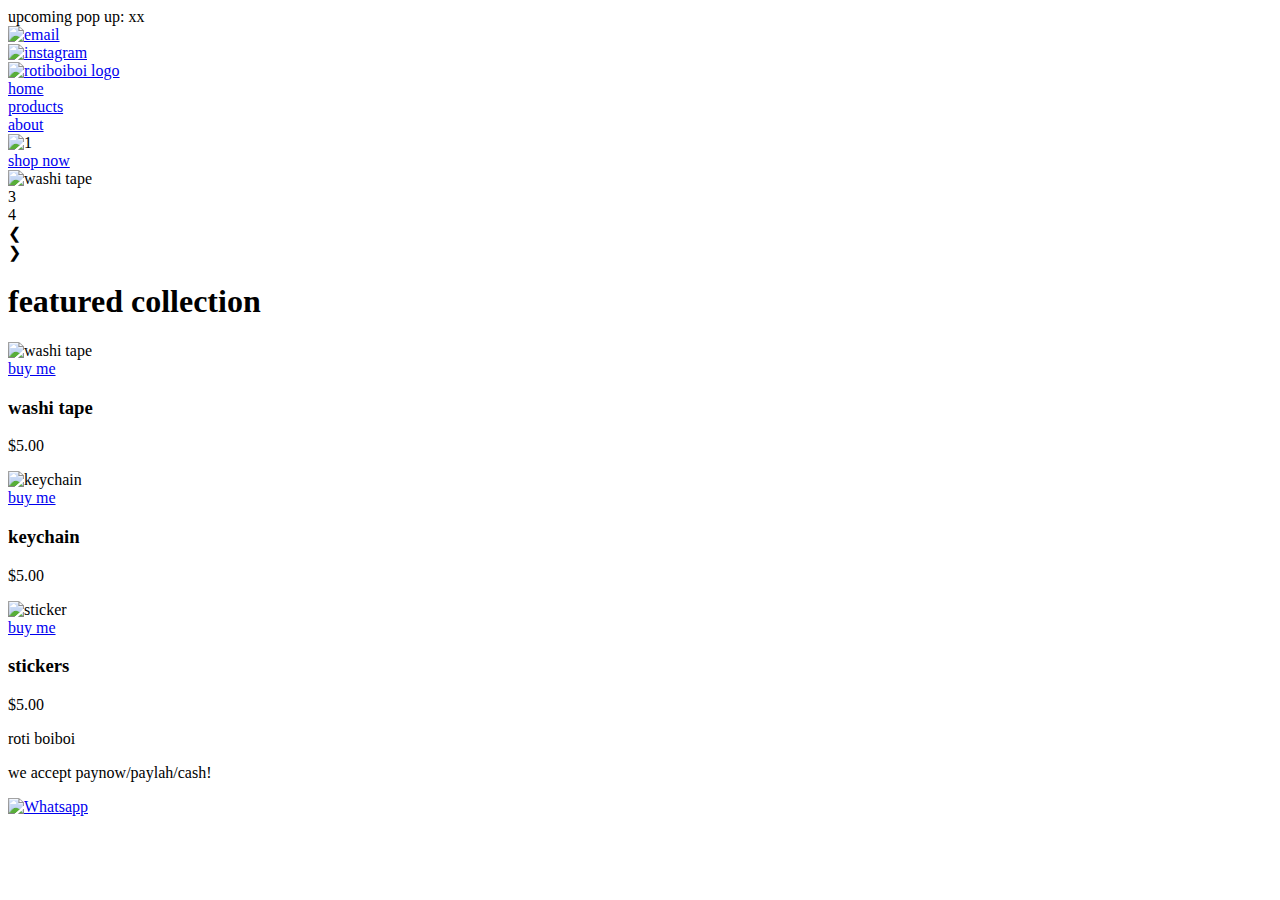
==== index.html @ b06c1a08 "Create index.html" ====
<!DOCTYPE html>
<html lang="en">

<head>
    <meta charset="UTF-8">
    <meta name="viewport" content="width=device-width, initial-scale=1.0">
    <title>roti boiboi</title>
    <link rel="stylesheet" type="text/css" href="./resources/index.css" />
</head>

<body>
    <div class="header">
        <div class="header-popup">upcoming pop up: xx</div>
        <div class="header-socialmedia"><a href="mailto:rotiboiboi@gmail.com" target="_blank"><img id="email"
                    src="./resources/images/mail.png" alt="email"></a></div>
        <div class="header-insta"><a href="https://www.instagram.com/rotiboiboi/" target="_blank"><img id="instagram"
                    src="./resources/images/instagram icon.png" alt="instagram"></a></div>

    </div>


    <!-- navigation bar with logo at left side-->
    <div class="navigation">
        <div class="nav-logo">
            <a href="index.html"><img id="logo" src="./resources/images/rotiboiboi-logo.png" alt="rotiboiboi logo"></a>
        </div>
        <div class="nav-links-container">
            <div class="nav-links"><a href="index.html">home</a></div>
            <div class="nav-links"><a href="index.html">products</a></div>
            <div class="nav-links"><a href="index.html">about</a></div>
        </div>
    </div>

    <!--slideshow container element for slider to go in-->
    <div class="slider-container">
        <!--the 'screen' that displays all the slides-->
        <div class="slider">
            <!--element that holds the slides and scrolls to give slider effect-->
            <div class="slider_slides">
                <!--individual slides with unique id each-->
                <div id="slides_1" class="slider_slide active">
                    <img src="./resources/images/sticker - rotiboiboi 4.png" alt="1">
                    <div class="slide_content">
                        <a href="./index.html" class="slide_button">shop now</a>
                    </div>
                </div>
                <a class="slide_prev" href="#slides_4" title="Next"></a>
                <a class="slide_next" href="#slides_2" title="Next"></a>
            </div>
            <div id="slides_2" class="slider_slide">
                <img src="./resources/images/washi tape 3.png" alt="washi tape">
                <a class="slide_prev" href="#slides_1" title="Prev"></a>
                <a class="slide_next" href="#slides_3" title="Next"></a>
            </div>
            <div id="slides_3" class="slider_slide">
                <span class="slide_text">3</span>
                <a class="slide_prev" href="#slides_2" title="Prev"></a>
                <a class="slide_next" href="#slides_4" title="Next"></a>
            </div>
            <div id="slides_4" class="slider_slide">
                <span class="slide_text">4</span>
                <a class="slide_prev" href="#slides_3" title="Prev"></a>
                <a class="slide_next" href="#slides_1" title="Prev"></a>
            </div>
            <div id="nav-button-prev" class="slider_nav-button">&#10094;</div>
            <div id="nav-button-next" class="slider_nav-button">&#10095;</div>
            <!--breadcrumbs button to navigate across images-->
            <div class="slider_nav">
                <div class="slider_navlink active"></div>
                <div class="slider_navlink"></div>
                <div class="slider_navlink"></div>
                <div class="slider_navlink"></div>
            </div>
        </div>
    </div>

    <div class="featured-collection-container">
        <h1>featured collection</h1>
        <div class="product-grid">
            <div class="product-item">
                <div class="image-container">
                    <img src="./resources/images/washi tape - rotiboiboi 2.png" alt="washi tape">
                    <div class="overlay">
                        <a href="./product_washitape.html" class="overlay_button">buy me</a>
                    </div>
                </div>
                <h3>washi tape</h3>
                <p>$5.00</p>
            </div>
            <div class="product-item">
                <div class="image-container">
                    <img src="./resources/images/keychain-roti-2.jpg" alt="keychain">
                    <div class="overlay">
                        <a href="./index.html" class="overlay_button">buy me</a>
                    </div>
                </div>
                <h3>keychain</h3>
                <p>$5.00</p>
            </div>
            <div class="product-item">
                <div class="image-container">
                    <img src="./resources/images/sticker - rotiboiboi 3.png" alt="sticker">
                    <div class="overlay">
                        <a href="./index.html" class="overlay_button">buy me</a>
                    </div>
                </div>
                <h3>stickers</h3>
                <p>$5.00</p>
            </div>
        </div>
    </div>


    <div class="footer">
        <div class="footer-name">
            <p>roti boiboi</p>
        </div>
        <div class="footer-payment">
            <p>we accept paynow/paylah/cash!</p>
        </div>
    </div>


    <a href="https://wa.me/+6591195145" class="whatsapp-button" target="_blank" rel="noopener noreferrer">
        <img src="./resources/images/whatsapp icon.png" alt="Whatsapp">
    </a>
    <script src="./script.js"></script>
</body>


</html>
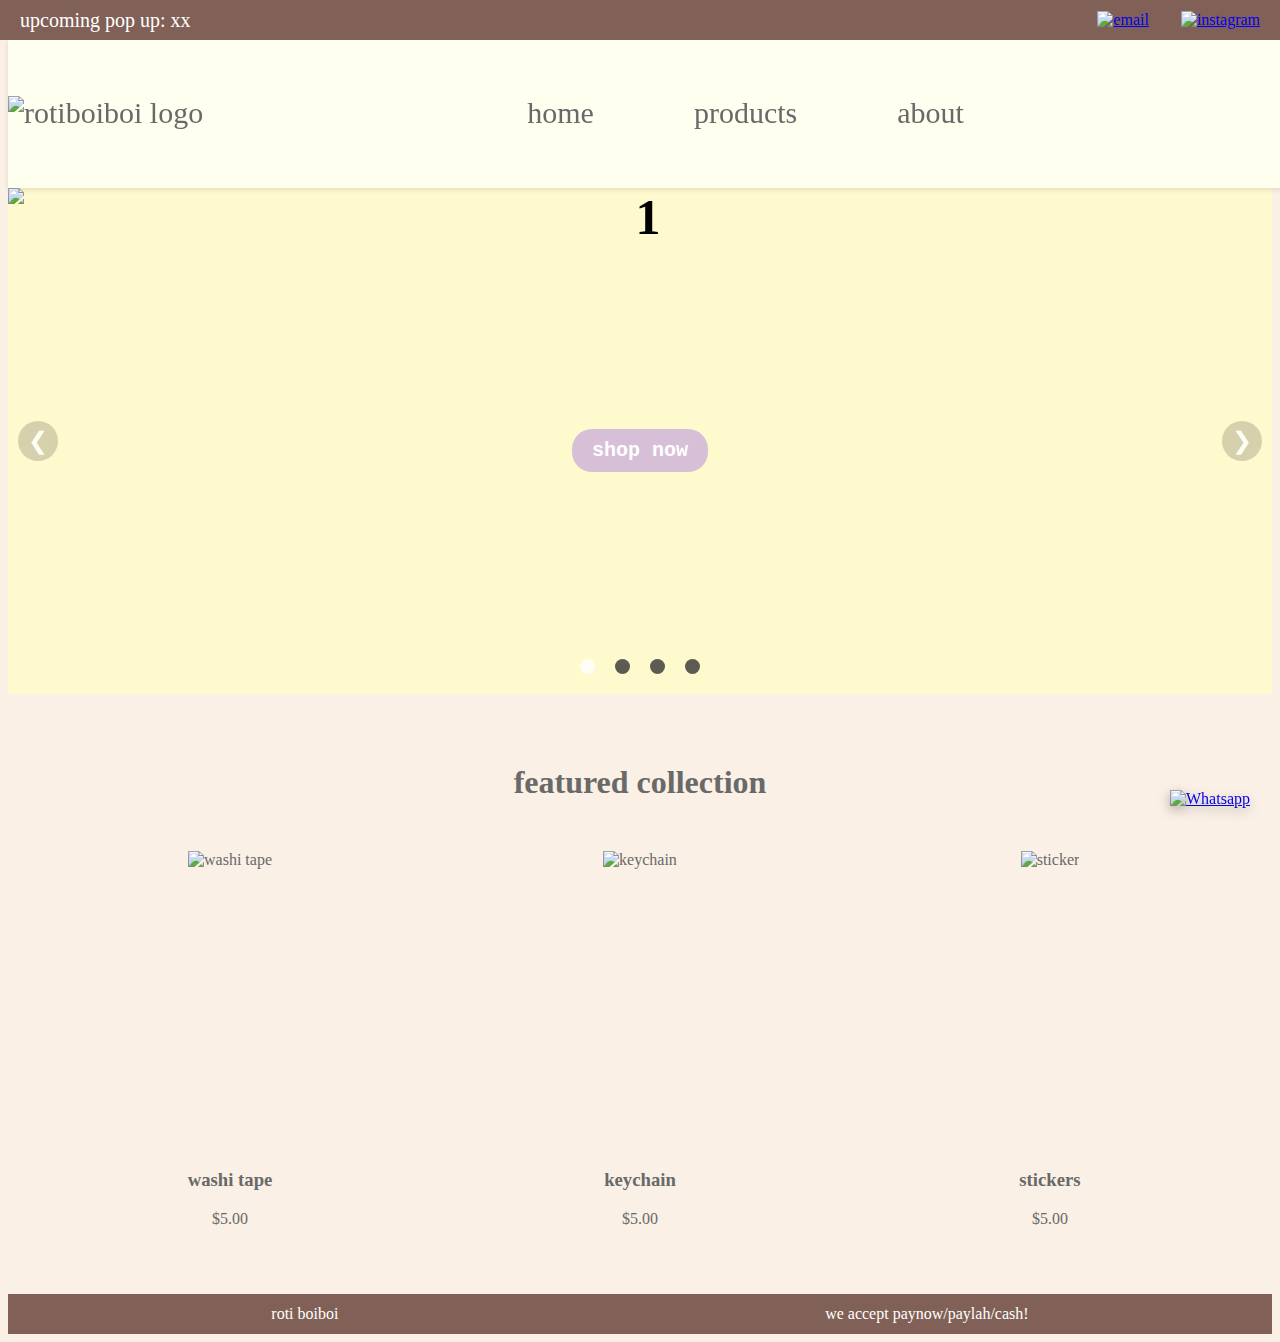
==== commit 02868302: "Update index.html" ====
--- a/index.html
+++ b/index.html
@@ -5,7 +5,7 @@
     <meta charset="UTF-8">
     <meta name="viewport" content="width=device-width, initial-scale=1.0">
     <title>roti boiboi</title>
-    <link rel="stylesheet" type="text/css" href="./resources/index.css" />
+    <link rel="stylesheet" type="text/css" href="./styles.css" />
 </head>
 
 <body>
--- a/styles.css
+++ b/styles.css
@@ -0,0 +1,467 @@
+body {
+    background-color: linen;
+    padding-top: 30px;
+}
+
+/* header*/
+.header {
+    background-color: rgb(129, 97, 87);
+    width: 100%;
+    height: 40px;
+    color: white;
+    top: 0;
+    left: 0;
+    right: 0;
+    display: flex;
+    align-items: center;
+    column-gap: 2em;
+    position: fixed;
+    z-index: 11;
+
+}
+
+.header-popup {
+    font-size: 20px;
+    margin-left: 20px;
+
+}
+
+.header-socialmedia {
+    margin-left: auto;
+}
+
+.header-insta {
+    margin-right: 20px;
+}
+
+#email {
+    width: 50px;
+    height: 50px;
+}
+
+#instagram {
+    width: 30px;
+    height: 30px;
+}
+
+.header img:hover {
+    filter: opacity(0.2);
+}
+
+
+/* navigation bar */
+.navigation {
+    position: fixed;
+    z-index: 10;
+    display: flex;
+    align-items: center;
+    justify-content: space-between;
+    margin: 0;
+    width: 100%;
+    height: 150px;
+    background-color: ivory;
+    box-shadow: 0 2px 5px rgba(0, 0, 0, 0.1);
+    /* optional: adds a subtle shadow */
+}
+
+.navigation a {
+    text-decoration: none;
+    font-size: 30px;
+    color: dimgray;
+    /*text colour for navbar */
+}
+
+.nav-links-container {
+    display: flex;
+    flex: 1 1 auto;
+    justify-content: center;
+    align-items: center;
+}
+
+.nav-links {
+    margin: 0 50px;
+}
+
+.nav-logo {
+    flex: 0 0 auto;
+}
+
+#logo {
+    width: 130px;
+    height: 130px;
+    /* adds margin space to left of logo to push it closer to middle and the other nav bar links */
+}
+
+.navigation a:hover {
+    color: darksalmon;
+    /* link color when hovered */
+}
+
+.navigation img:hover {
+    filter: opacity(0.5);
+}
+
+/* slider */
+.slider-container {
+    display: flex;
+    align-items: center;
+    justify-content: center;
+    height: auto;
+    padding-top: 150px;
+}
+
+.slider {
+    width: 100%;
+    height: 0;
+    padding-top: 40%;
+    text-align: center;
+    display: block;
+    position: relative;
+    overflow: hidden;
+
+}
+
+.slider_slides {
+    width: 100%;
+    height: 100%;
+    top: 0;
+    left: 0;
+}
+
+.slider_slide {
+    position: absolute;
+    display: flex;
+    align-items: center;
+    justify-content: center;
+    top: 0;
+    left: 0;
+    font-size: 50px;
+    font-weight: bold;
+    width: 100%;
+    height: 100%;
+    background-color: lemonchiffon;
+    transition: 1s;
+    opacity: 0;
+}
+
+.slide_content {
+    position: absolute;
+    top: 50%;
+    left: 50%;
+    transform: translate(-50%, -50%);
+    text-align: center;
+    z-index: 2;
+}
+
+.slide_button {
+    display: inline-block;
+    padding: 10px 20px;
+    border-radius: 20px;
+    text-decoration: none;
+    font-size: 20px;
+    background-color: thistle;
+    color: #fff;
+    font-family: monospace;
+}
+
+.slide_button:hover {
+    background-color: palegoldenrod;
+}
+
+
+.slider_slide.active {
+    opacity: 1;
+}
+
+.slider_slide img {
+    width: 100%;
+    height: 100%;
+    object-fit: cover;
+}
+
+.slider_nav-button {
+    position: absolute;
+    top: 50%;
+    height: 40px;
+    width: 40px;
+    background-color: rgba(0, 0, 0, 0.2);
+    opacity: .8;
+    color: white;
+    display: flex;
+    align-items: center;
+    justify-content: center;
+    font-size: 24px;
+    cursor: pointer;
+    border-radius: 50%;
+    margin-left: 10px;
+    margin-right: 10px;
+
+}
+
+#nav-button-next {
+    top: 50%;
+    right: 0;
+    transform: translateY(-50%);
+}
+
+#nav-button-prev {
+    top: 50%;
+    left: 0;
+    transform: translateY(-50%);
+}
+
+.slider_nav {
+    position: absolute;
+    bottom: 20px;
+    left: 50%;
+    display: flex;
+    transform: translateX(-50%);
+    text-align: center;
+    z-index: 10;
+}
+
+.slider_navlink {
+    cursor: pointer;
+    height: 15px;
+    width: 15px;
+    border-radius: 50%;
+    background-color: #333;
+    margin: 0 10px 0 10px;
+    opacity: .8;
+}
+
+.slider_navlink.active {
+    background-color: #fff;
+}
+
+/* featured collection */
+
+.featured-collection-container {
+    max-width: 1200px;
+    margin: 0 auto;
+    padding: 20px;
+}
+
+.featured-collection-container h1 {
+    text-align: center;
+    margin-top: 50px;
+    margin-bottom: 50px;
+    color: dimgray;
+}
+
+.product-grid {
+    display: flex;
+    justify-content: space-between;
+}
+
+.product-item {
+    flex-basis: calc(33.333% - 20px);
+    /* Subtracting margin */
+    margin-bottom: 30px;
+    color: dimgray;
+    text-align: center;
+    overflow: hidden;
+    /* This will contain the zoomed image */
+}
+
+.image-container {
+    position: relative;
+    width: 100%;
+    height: 300px;
+    overflow: hidden;
+    /* This will contain the zoomed image */
+    margin-bottom: 10px;
+}
+
+.overlay {
+    position: absolute;
+    top: 0;
+    left: 0;
+    width: 100%;
+    height: 100%;
+    background-color: rgba(0, 0, 0, 0.2);
+    opacity: 0;
+    display: flex;
+    align-items: flex-end;
+    justify-content: center;
+    transition: opacity 0.3s ease;
+}
+
+.overlay_button {
+    display: inline-block;
+    margin-bottom: 10px;
+    padding: 10px 20px;
+    border-radius: 20px;
+    text-decoration: none;
+    font-size: 20px;
+    background-color: thistle;
+    color: #fff;
+    font-family: monospace;
+}
+
+/*This selector targets the button itself when it's being hovered over.*/
+.overlay_button:hover {
+    background-color: rgb(129, 97, 87);
+}
+
+/* This selector targets the .overlay element when its parent .product-item is being hovered over.*/
+.product-item:hover .overlay {
+    opacity: 1;
+}
+
+.product-item img {
+    width: 100%;
+    height: 300px;
+    object-fit: cover;
+    transition: transform 0.3s ease;
+}
+
+.product-item:hover img {
+    transform: scale(1.1);
+}
+
+/* footer bar */
+.footer {
+    background-color: rgb(129, 97, 87);
+    width: 100%;
+    height: 40px;
+    top: 0;
+    left: 0;
+    right: 0;
+    display: flex;
+    align-items: center;
+    justify-content: space-around;
+    z-index: 11;
+    position: relative;
+}
+
+.footer-name {
+    color: white;
+    margin-left: 20px;
+}
+
+.footer-payment {
+    color: white;
+}
+
+.whatsapp-button {
+    position: fixed;
+    display: flex;
+    align-items: center;
+    justify-content: center;
+    border-radius: 50%;
+    z-index: 100;
+    width: auto;
+    height: auto;
+    bottom: 20px;
+    right: 20px;
+    background-color: transparent;
+    transition: opacity 0.3s ease;
+}
+
+.whatsapp-button:hover {
+    opacity: 0.5;
+}
+
+.whatsapp-button img {
+    width: 90px;
+    height: 90px;
+    filter: drop-shadow(0 4px 6px rgba(0, 0, 0, 0.3));
+}
+
+/*product page css*/
+.product-container {
+    display: flex;
+    max-width: 1200px;
+    margin-top: 0px;
+    margin-bottom: 0px;
+    margin-left: auto;
+    margin-right: auto;
+    padding-top: 170px;
+
+}
+
+.product-images {
+    flex: 1;
+    margin-right: 40px;
+    /*image will grow to fill available space in container and shrink if necessary*/
+    padding-top: 50px;
+}
+
+.main-image img {
+    width: 800px;
+    height: auto;
+}
+
+.thumbnail-images {
+    display: flex;
+    margin-top: 10px;
+}
+
+.thumbnail-images img {
+    width: 60px;
+    height: 60px;
+    margin-right: 20px;
+    cursor: pointer;
+}
+
+.product-details {
+    padding-top: 120px;
+}
+
+.product-title {
+    font-size: 24px;
+    margin-bottom: 10px;
+}
+
+.product-price {
+    font-size: 18px;
+    margin-bottom: 20px;
+}
+
+
+.quantity-selector {
+    display: flex;
+    align-items: center;
+}
+
+.quantity-btn {
+    width: 30px;
+    height: 30px;
+    background-color: thistle;
+    cursor: pointer;
+    font-size: 18px;
+    border: none;
+    border-radius: 50%;
+}
+
+#quantity {
+    width: 50px;
+    height: 30px;
+    text-align: center;
+    font-size: 18px;
+    border: 1px solid #ddd;
+    margin: 0 5px;
+}
+
+/* Remove arrow buttons from number input */
+#quantity::-webkit-inner-spin-button,
+#quantity::-webkit-outer-spin-button {
+    -webkit-appearance: none;
+    margin: 0;
+}
+
+/* Hide spinner buttons for Firefox */
+input[type="number"] {
+    -moz-appearance: textfield;
+}
+
+.add-to-cart {
+    background-color: thistle;
+    color: #fff;
+    padding: 10px 20px;
+    border: none;
+    cursor: pointer;
+    font-size: 18px;
+    margin-top: 20px;
+}
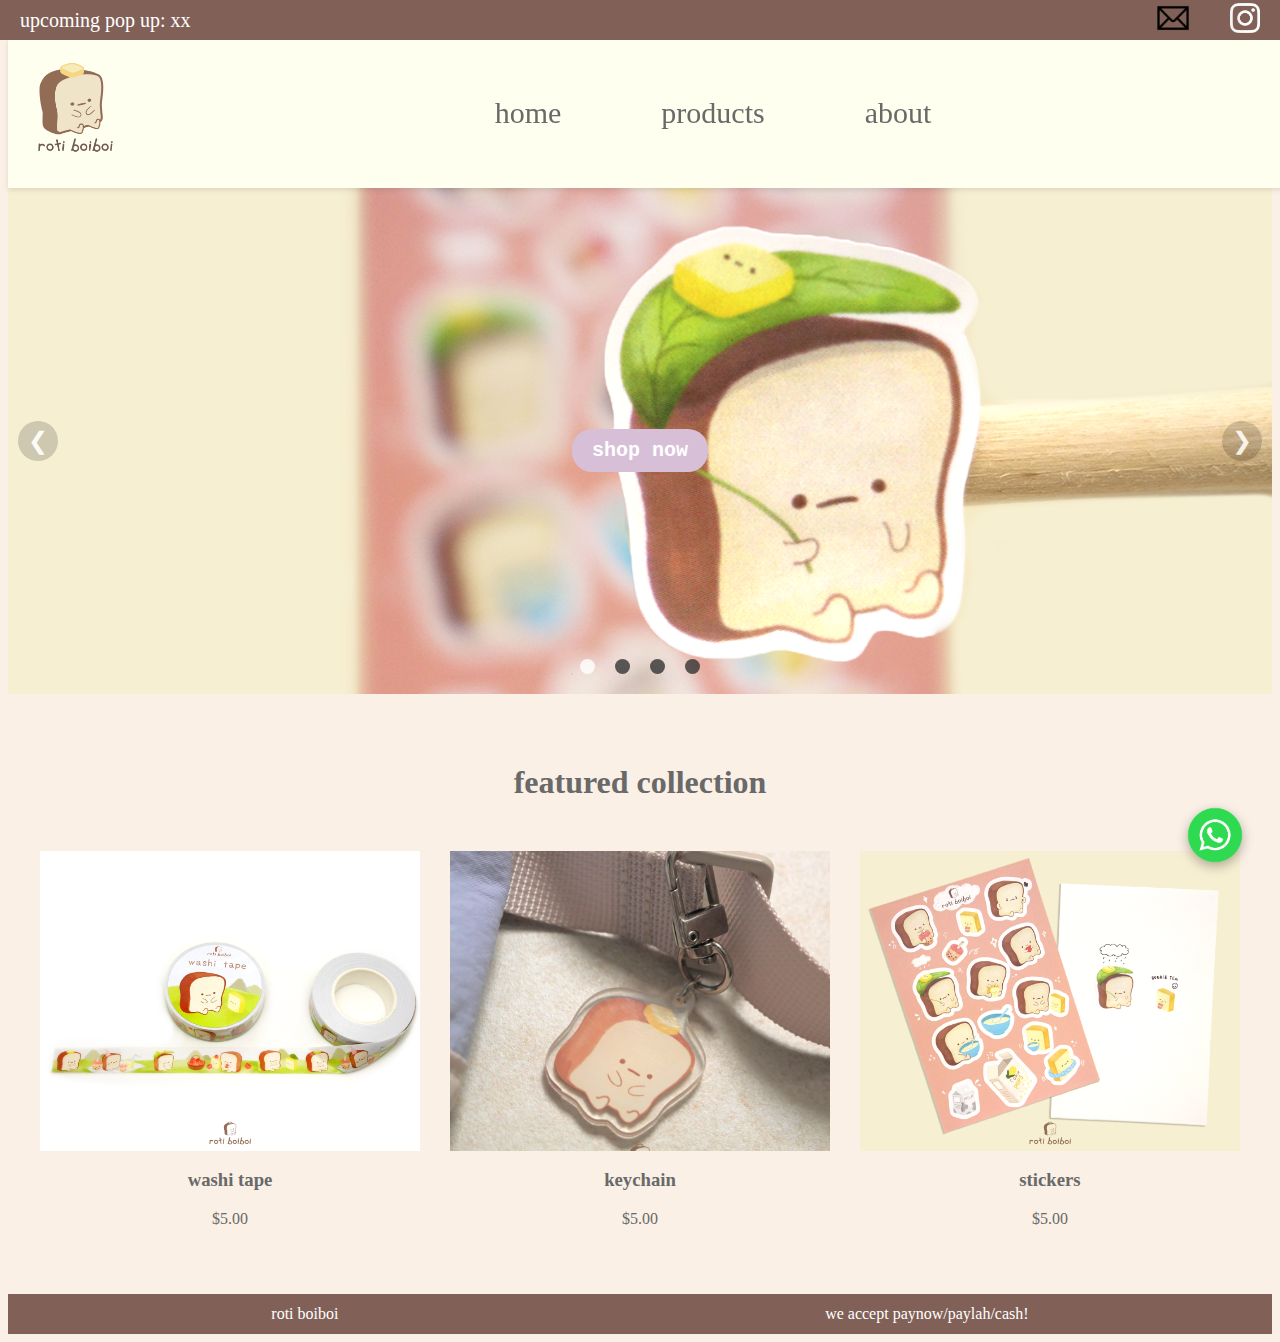
==== commit e207802c: "Update index.html" ====
--- a/index.html
+++ b/index.html
@@ -14,7 +14,7 @@
         <div class="header-socialmedia"><a href="mailto:rotiboiboi@gmail.com" target="_blank"><img id="email"
                     src="./resources/images/mail.png" alt="email"></a></div>
         <div class="header-insta"><a href="https://www.instagram.com/rotiboiboi/" target="_blank"><img id="instagram"
-                    src="./resources/images/instagram icon.png" alt="instagram"></a></div>
+                    src="./resources/images/white instagram icon.png" alt="instagram"></a></div>
 
     </div>
 
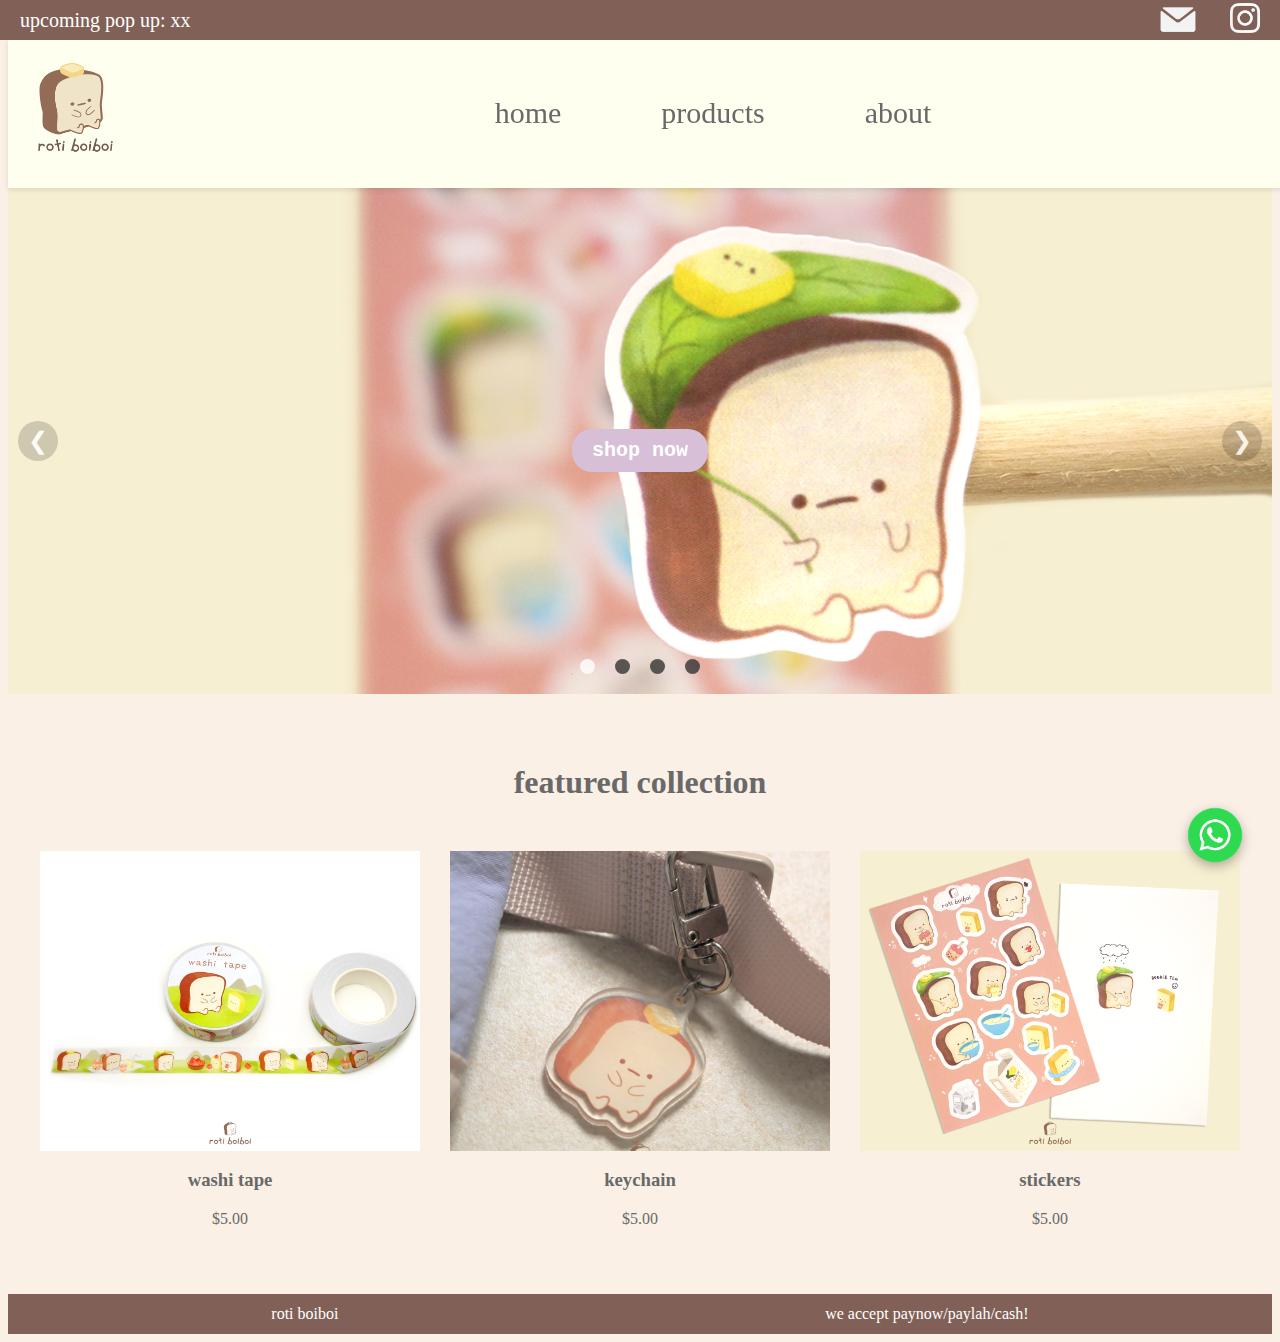
==== commit bd667298: "updated insta icon" ====
--- a/index.html
+++ b/index.html
@@ -12,7 +12,7 @@
     <div class="header">
         <div class="header-popup">upcoming pop up: xx</div>
         <div class="header-socialmedia"><a href="mailto:rotiboiboi@gmail.com" target="_blank"><img id="email"
-                    src="./resources/images/mail.png" alt="email"></a></div>
+                    src="./resources/images/white mail icon.png" alt="email"></a></div>
         <div class="header-insta"><a href="https://www.instagram.com/rotiboiboi/" target="_blank"><img id="instagram"
                     src="./resources/images/white instagram icon.png" alt="instagram"></a></div>
 
@@ -128,4 +128,4 @@
 </body>
 
 
-</html>
+</html>--- a/styles.css
+++ b/styles.css
@@ -35,8 +35,8 @@
 }
 
 #email {
-    width: 50px;
-    height: 50px;
+    width: 40px;
+    height: 40px;
 }
 
 #instagram {
@@ -464,4 +464,4 @@
     cursor: pointer;
     font-size: 18px;
     margin-top: 20px;
-}
+}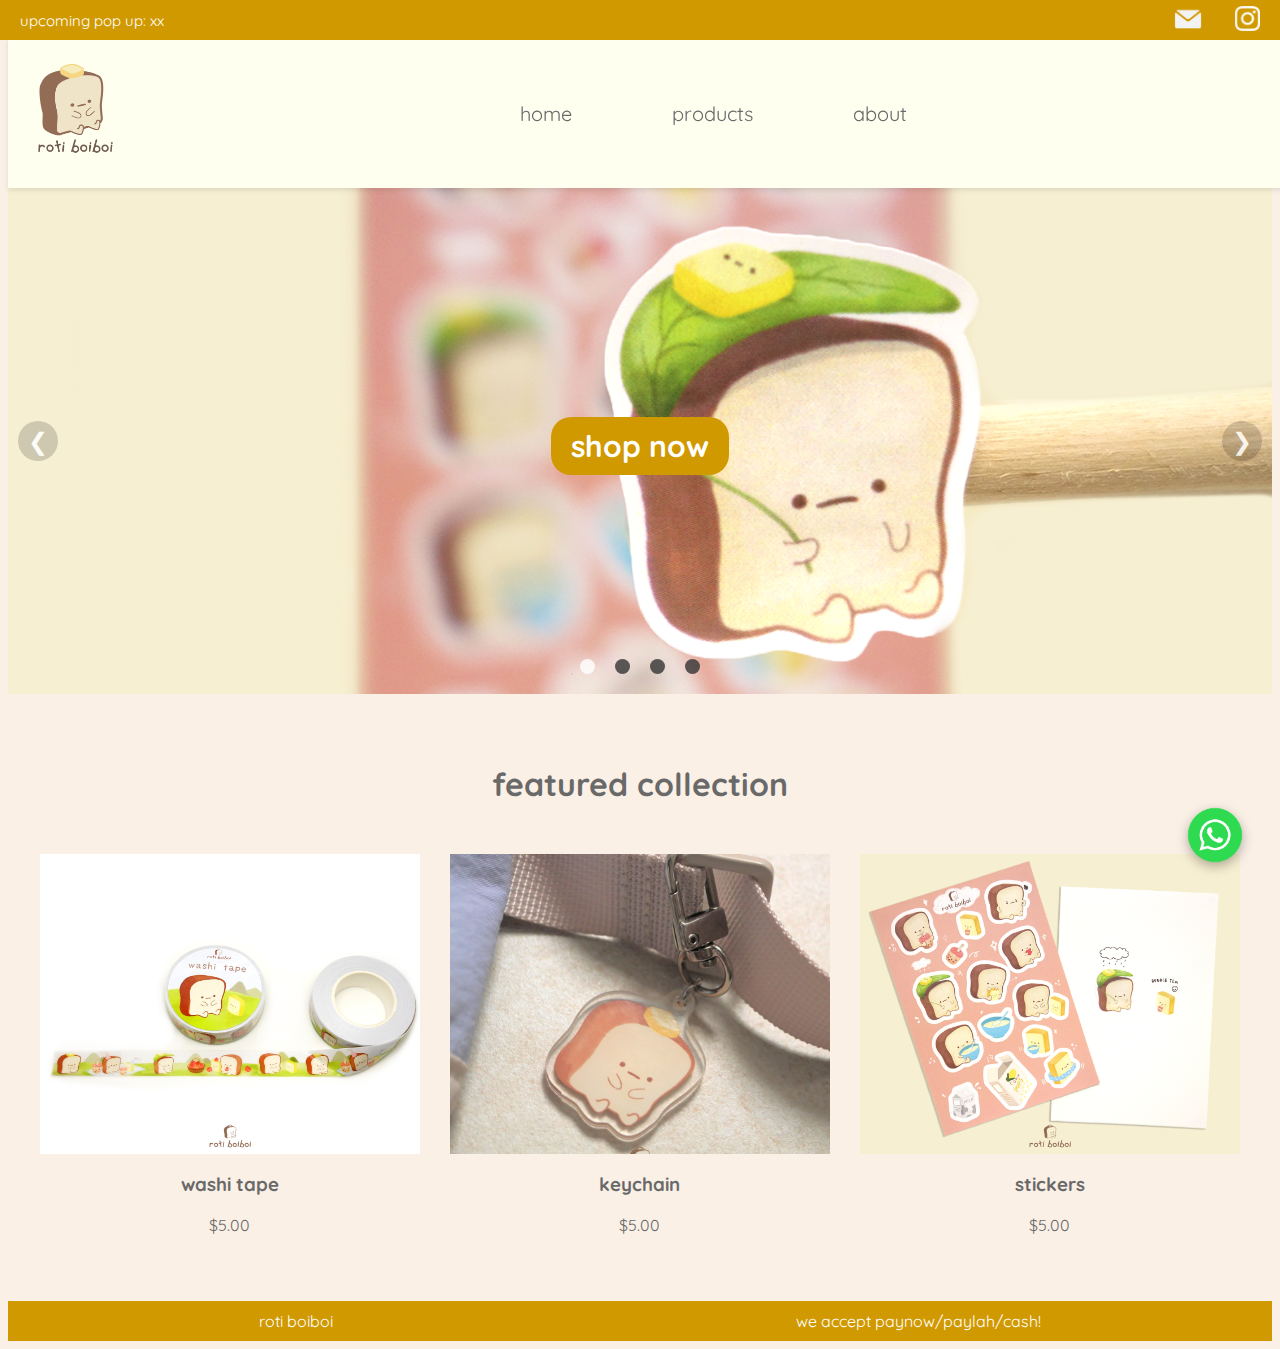
==== commit 34b0244f: "updated quantity buttons and changed color scheme" ====
--- a/index.html
+++ b/index.html
@@ -5,6 +5,9 @@
     <meta charset="UTF-8">
     <meta name="viewport" content="width=device-width, initial-scale=1.0">
     <title>roti boiboi</title>
+    <link rel="preconnect" href="https://fonts.googleapis.com">
+    <link rel="preconnect" href="https://fonts.gstatic.com" crossorigin>
+    <link href="https://fonts.googleapis.com/css2?family=Quicksand:wght@300..700&display=swap" rel="stylesheet">
     <link rel="stylesheet" type="text/css" href="./styles.css" />
 </head>
 
@@ -79,30 +82,38 @@
         <div class="product-grid">
             <div class="product-item">
                 <div class="image-container">
-                    <img src="./resources/images/washi tape - rotiboiboi 2.png" alt="washi tape">
-                    <div class="overlay">
-                        <a href="./product_washitape.html" class="overlay_button">buy me</a>
-                    </div>
+                    <a href="./product_washitape.html">
+                        <img src="./resources/images/washi tape - rotiboiboi 2.png" alt="washi tape">
+                        <div class="overlay">
+                            <span class="overlay_button">buy me</span>
+                        </div>
+                    </a>
                 </div>
-                <h3>washi tape</h3>
+                <a href="./product_washitape.html">
+                    <h3 class="productpage-title">washi tape</h3>
+                </a>
                 <p>$5.00</p>
             </div>
             <div class="product-item">
                 <div class="image-container">
-                    <img src="./resources/images/keychain-roti-2.jpg" alt="keychain">
-                    <div class="overlay">
-                        <a href="./index.html" class="overlay_button">buy me</a>
-                    </div>
+                    <a href="./index.html">
+                        <img src="./resources/images/keychain-roti-2.jpg" alt="keychain">
+                        <div class="overlay">
+                            <span class="overlay_button">buy me</span>
+                        </div>
+                    </a>
                 </div>
                 <h3>keychain</h3>
                 <p>$5.00</p>
             </div>
             <div class="product-item">
                 <div class="image-container">
-                    <img src="./resources/images/sticker - rotiboiboi 3.png" alt="sticker">
-                    <div class="overlay">
-                        <a href="./index.html" class="overlay_button">buy me</a>
-                    </div>
+                    <a href="./index.html">
+                        <img src="./resources/images/sticker - rotiboiboi 3.png" alt="sticker">
+                        <div class="overlay">
+                            <span class="overlay_button">buy me</span>
+                        </div>
+                    </a>
                 </div>
                 <h3>stickers</h3>
                 <p>$5.00</p>
--- a/styles.css
+++ b/styles.css
@@ -1,11 +1,12 @@
 body {
     background-color: linen;
     padding-top: 30px;
+    font-family: 'Quicksand', -apple-system, BlinkMacSystemFont, "Segoe UI", Helvetica, Arial, sans-serif;
 }
 
 /* header*/
 .header {
-    background-color: rgb(129, 97, 87);
+    background-color: #D19900;
     width: 100%;
     height: 40px;
     color: white;
@@ -21,7 +22,7 @@
 }
 
 .header-popup {
-    font-size: 20px;
+    font-size: 15px;
     margin-left: 20px;
 
 }
@@ -35,13 +36,13 @@
 }
 
 #email {
-    width: 40px;
-    height: 40px;
-}
-
-#instagram {
     width: 30px;
     height: 30px;
+}
+
+#instagram {
+    width: 25px;
+    height: 25px;
 }
 
 .header img:hover {
@@ -66,7 +67,7 @@
 
 .navigation a {
     text-decoration: none;
-    font-size: 30px;
+    font-size: 20px;
     color: dimgray;
     /*text colour for navbar */
 }
@@ -93,7 +94,7 @@
 }
 
 .navigation a:hover {
-    color: darksalmon;
+    color: #D19900;
     /* link color when hovered */
 }
 
@@ -158,14 +159,14 @@
     padding: 10px 20px;
     border-radius: 20px;
     text-decoration: none;
-    font-size: 20px;
-    background-color: thistle;
+    font-size: 30px;
+    background-color: #D19900;
     color: #fff;
-    font-family: monospace;
 }
 
 .slide_button:hover {
-    background-color: palegoldenrod;
+    transform: scale(1.1);
+    box-shadow: 0 5px 15px rgba(0, 0, 0, 0.2);
 }
 
 
@@ -271,6 +272,7 @@
     overflow: hidden;
     /* This will contain the zoomed image */
     margin-bottom: 10px;
+
 }
 
 .overlay {
@@ -285,6 +287,7 @@
     align-items: flex-end;
     justify-content: center;
     transition: opacity 0.3s ease;
+
 }
 
 .overlay_button {
@@ -294,14 +297,14 @@
     border-radius: 20px;
     text-decoration: none;
     font-size: 20px;
-    background-color: thistle;
+    background-color: #D19900;
     color: #fff;
-    font-family: monospace;
 }
 
 /*This selector targets the button itself when it's being hovered over.*/
 .overlay_button:hover {
-    background-color: rgb(129, 97, 87);
+    transform: scale(1.1);
+    box-shadow: 0 5px 15px rgba(0, 0, 0, 0.2);
 }
 
 /* This selector targets the .overlay element when its parent .product-item is being hovered over.*/
@@ -320,9 +323,21 @@
     transform: scale(1.1);
 }
 
+.productpage-title:hover {
+    color: #D19900;
+}
+
+.productpage-title {
+    color: dimgray;
+}
+
+a {
+    text-decoration: none;
+}
+
 /* footer bar */
 .footer {
-    background-color: rgb(129, 97, 87);
+    background-color: #D19900;
     width: 100%;
     height: 40px;
     top: 0;
@@ -410,12 +425,12 @@
 }
 
 .product-title {
-    font-size: 24px;
+    font-size: 28px;
     margin-bottom: 10px;
 }
 
 .product-price {
-    font-size: 18px;
+    font-size: 22px;
     margin-bottom: 20px;
 }
 
@@ -435,18 +450,19 @@
     border-radius: 50%;
 }
 
-#quantity {
+.quantity-input {
     width: 50px;
     height: 30px;
     text-align: center;
     font-size: 18px;
     border: 1px solid #ddd;
-    margin: 0 5px;
+    margin: 10px 5px;
+    font-family: 'Quicksand', -apple-system, BlinkMacSystemFont, "Segoe UI", Helvetica, Arial, sans-serif;
 }
 
 /* Remove arrow buttons from number input */
-#quantity::-webkit-inner-spin-button,
-#quantity::-webkit-outer-spin-button {
+.quantity-input::-webkit-inner-spin-button,
+.quantity-input::-webkit-outer-spin-button {
     -webkit-appearance: none;
     margin: 0;
 }
@@ -464,4 +480,5 @@
     cursor: pointer;
     font-size: 18px;
     margin-top: 20px;
+    font-family: 'Quicksand', -apple-system, BlinkMacSystemFont, "Segoe UI", Helvetica, Arial, sans-serif;
 }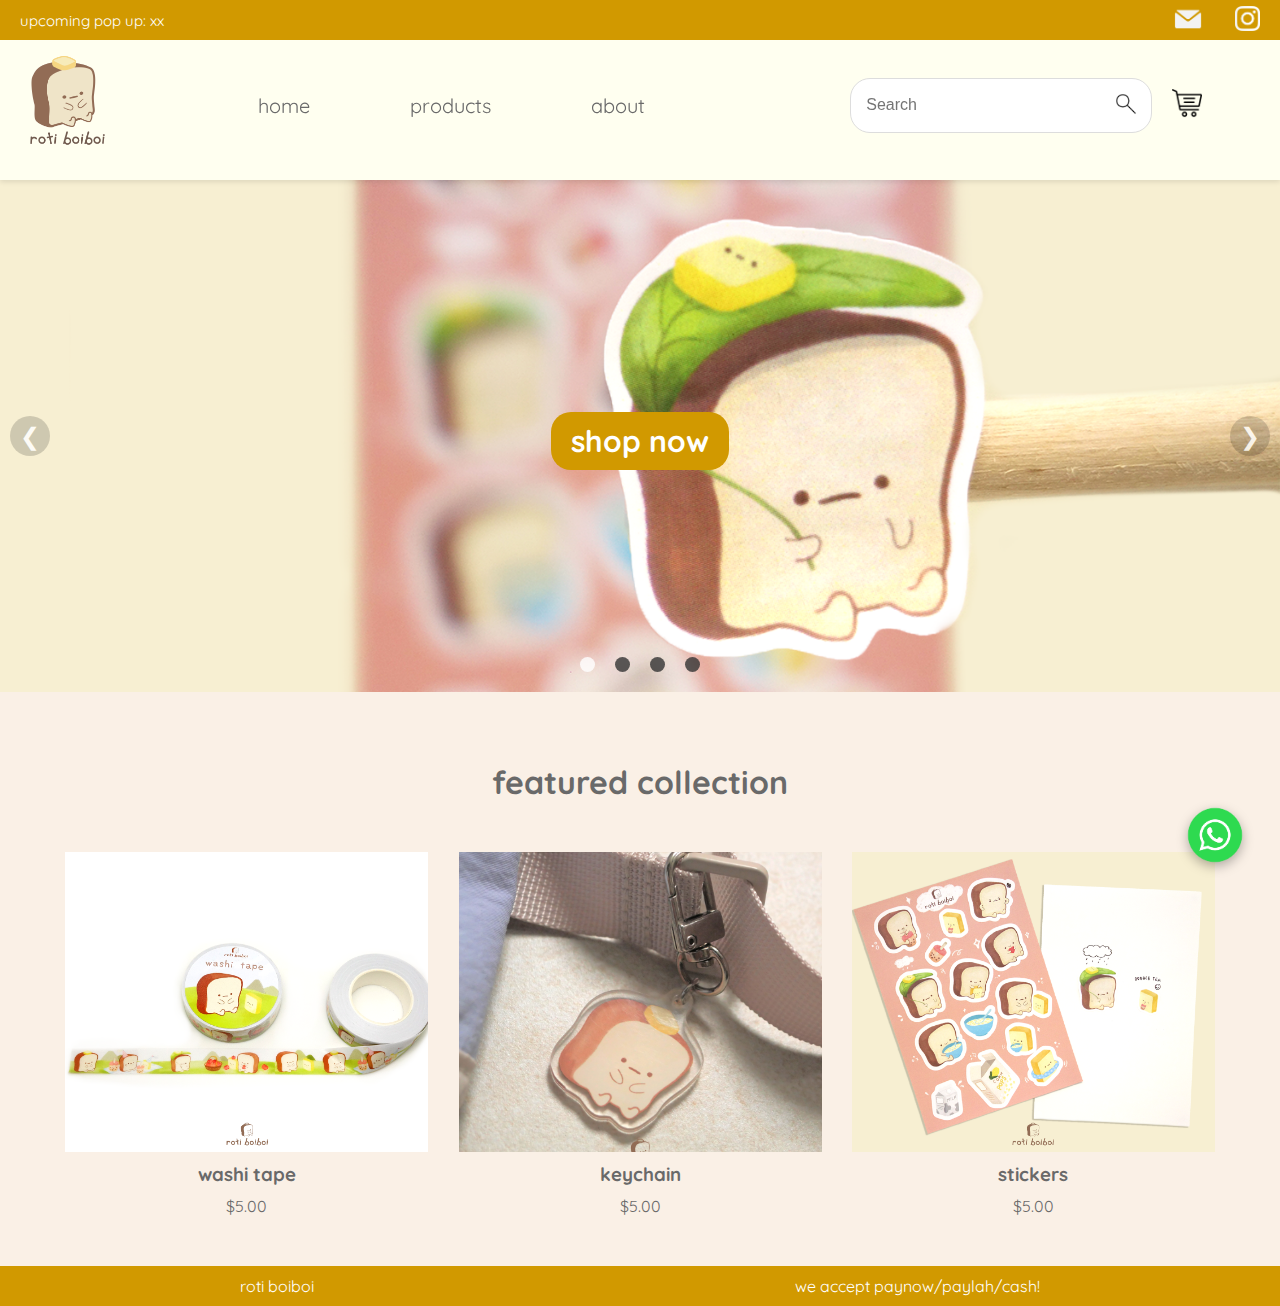
==== commit bc586889: "footer bar at bottom, qty buttons working, product gallery thumbnails work" ====
--- a/index.html
+++ b/index.html
@@ -32,6 +32,20 @@
             <div class="nav-links"><a href="index.html">products</a></div>
             <div class="nav-links"><a href="index.html">about</a></div>
         </div>
+        <div class="nav-others-container">
+            <div class="search-container">
+                <input type="text" class="search-input" placeholder="Search">
+                <button class="search-button">
+                    <img src="./resources/images/search tool icon.png" alt="search">
+                </button>
+            </div>
+            <div class="cart-container">
+                <a href="index.html"><img id="cart" img src="./resources/images/shopping cart icon.png"
+                        alt="my cart"></a>
+            </div>
+        </div>
+    </div>
+
     </div>
 
     <!--slideshow container element for slider to go in-->
@@ -103,7 +117,9 @@
                         </div>
                     </a>
                 </div>
-                <h3>keychain</h3>
+                <a href="./product_washitape.html">
+                    <h3 class="productpage-title">keychain</h3>
+                </a>
                 <p>$5.00</p>
             </div>
             <div class="product-item">
@@ -115,7 +131,9 @@
                         </div>
                     </a>
                 </div>
-                <h3>stickers</h3>
+                <a href="./product_washitape.html">
+                    <h3 class="productpage-title">stickers</h3>
+                </a>
                 <p>$5.00</p>
             </div>
         </div>
--- a/styles.css
+++ b/styles.css
@@ -1,7 +1,18 @@
+/* 'reset' technique: targets every single element on the page*/
+* {
+    margin: 0;
+    padding: 0;
+}
+
 body {
     background-color: linen;
     padding-top: 30px;
     font-family: 'Quicksand', -apple-system, BlinkMacSystemFont, "Segoe UI", Helvetica, Arial, sans-serif;
+    width: 100%;
+    display: flex;
+    flex-direction: column;
+    min-height: 100vh;
+    /*body is at least as tall as viewport*/
 }
 
 /* header*/
@@ -38,6 +49,7 @@
 #email {
     width: 30px;
     height: 30px;
+
 }
 
 #instagram {
@@ -58,6 +70,8 @@
     align-items: center;
     justify-content: space-between;
     margin: 0;
+    left: 0;
+    right: 0;
     width: 100%;
     height: 150px;
     background-color: ivory;
@@ -90,7 +104,22 @@
 #logo {
     width: 130px;
     height: 130px;
-    /* adds margin space to left of logo to push it closer to middle and the other nav bar links */
+}
+
+.nav-others-container {
+    display: flex;
+    flex: 1 1 auto;
+    justify-content: center;
+    align-items: center;
+}
+
+#cart {
+    width: 30px;
+    height: 30px;
+}
+
+#cart:hover {
+    transform: scale(1.1);
 }
 
 .navigation a:hover {
@@ -101,6 +130,43 @@
 .navigation img:hover {
     filter: opacity(0.5);
 }
+
+/* search bar */
+.search-container {
+    display: flex;
+    align-items: center;
+    width: 300px;
+    border: 1px solid #ddd;
+    border-radius: 20px;
+    background-color: white;
+    margin-right: 20px;
+}
+
+.search-button {
+    background: none;
+    border: none;
+    cursor: pointer;
+}
+
+.search-button img {
+    width: 50px;
+    height: 50px;
+}
+
+.search-button img:hover {
+    filter: opacity(0.5);
+}
+
+.search-input {
+    padding: 10px 15px;
+    font-size: 16px;
+    border: none;
+    flex-grow: 1;
+    background: none;
+    outline: none;
+    /*removes input highlight*/
+}
+
 
 /* slider */
 .slider-container {
@@ -329,6 +395,7 @@
 
 .productpage-title {
     color: dimgray;
+    margin-bottom: 10px;
 }
 
 a {
@@ -338,21 +405,22 @@
 /* footer bar */
 .footer {
     background-color: #D19900;
-    width: 100%;
+    width: 100vw;
     height: 40px;
     top: 0;
     left: 0;
     right: 0;
+    margin: 0;
     display: flex;
     align-items: center;
     justify-content: space-around;
     z-index: 11;
     position: relative;
+    margin-top: auto;
 }
 
 .footer-name {
     color: white;
-    margin-left: 20px;
 }
 
 .footer-payment {
@@ -384,44 +452,52 @@
     filter: drop-shadow(0 4px 6px rgba(0, 0, 0, 0.3));
 }
 
-/*product page css*/
+/*viewport gallery product page*/
 .product-container {
     display: flex;
+    justify-content: space-between;
+    padding: 20px;
+    margin: 0 auto;
     max-width: 1200px;
-    margin-top: 0px;
-    margin-bottom: 0px;
-    margin-left: auto;
-    margin-right: auto;
-    padding-top: 170px;
-
-}
-
-.product-images {
-    flex: 1;
+    padding-top: 200px;
+}
+
+.product-gallery {
+    display: flex;
+    flex-direction: column;
     margin-right: 40px;
-    /*image will grow to fill available space in container and shrink if necessary*/
-    padding-top: 50px;
+}
+
+.main-image {
+    width: 800px;
+    overflow: hidden;
+    margin-bottom: 10px;
 }
 
 .main-image img {
-    width: 800px;
-    height: auto;
-}
-
-.thumbnail-images {
-    display: flex;
-    margin-top: 10px;
-}
-
-.thumbnail-images img {
+    width: 100%;
+    height: 100%;
+    object-fit: contain;
+}
+
+.thumbnails {
+    display: flex;
+    justify-content: start;
+    gap: 10px;
+}
+
+.thumbnail {
     width: 60px;
     height: 60px;
-    margin-right: 20px;
+    object-fit: cover;
     cursor: pointer;
 }
 
 .product-details {
-    padding-top: 120px;
+    display: flex;
+    flex-direction: column;
+    justify-content: flex-start;
+    height: 100%;
 }
 
 .product-title {
@@ -434,6 +510,9 @@
     margin-bottom: 20px;
 }
 
+.product-description {
+    margin-bottom: 20px;
+}
 
 .quantity-selector {
     display: flex;
@@ -450,6 +529,11 @@
     border-radius: 50%;
 }
 
+.quantity-btn:hover {
+    background-color: #b197b1;
+    box-shadow: 0 4px 8px rgba(0, 0, 0, 0.2);
+}
+
 .quantity-input {
     width: 50px;
     height: 30px;
@@ -472,13 +556,27 @@
     -moz-appearance: textfield;
 }
 
+.button-container {
+    display: flex;
+    justify-content: center;
+}
+
 .add-to-cart {
     background-color: thistle;
     color: #fff;
-    padding: 10px 20px;
+    padding: 10px 100px;
     border: none;
     cursor: pointer;
     font-size: 18px;
+    font-weight: bold;
     margin-top: 20px;
+    border-radius: 30px;
+    transition: all 0.3s ease;
+    letter-spacing: 1px;
     font-family: 'Quicksand', -apple-system, BlinkMacSystemFont, "Segoe UI", Helvetica, Arial, sans-serif;
+}
+
+.add-to-cart:hover {
+    background-color: #b197b1;
+    box-shadow: 0 4px 8px rgba(0, 0, 0, 0.2);
 }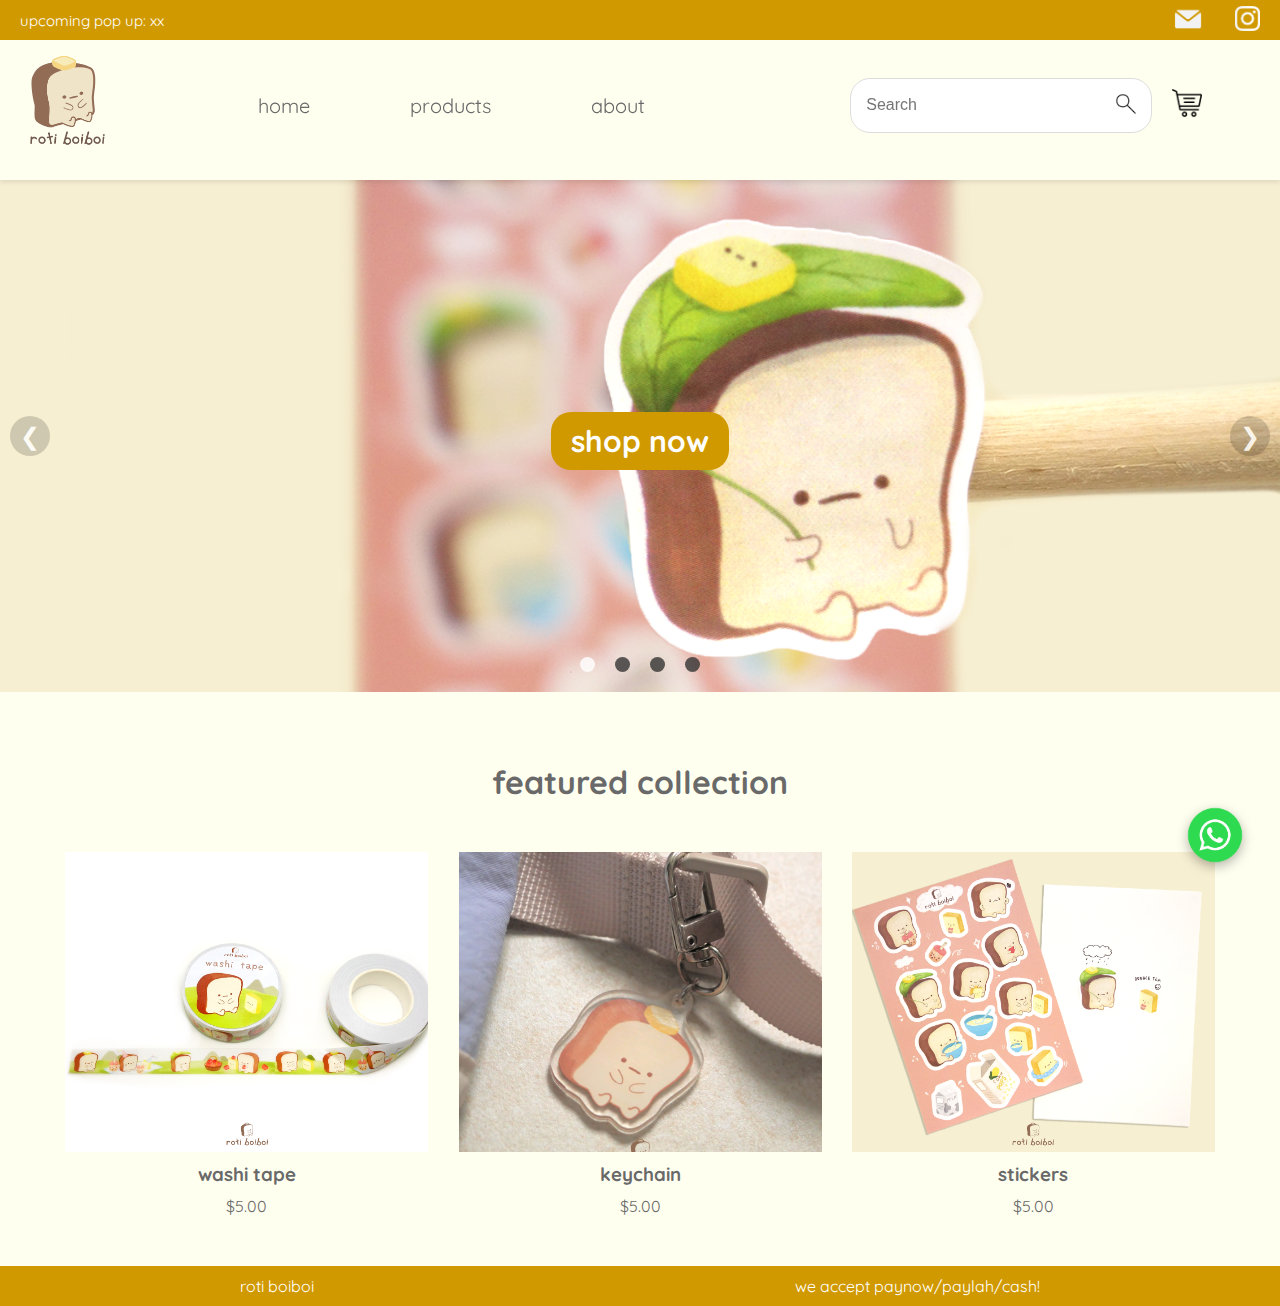
==== commit cef9b605: "removed search from script so slide show works now" ====
--- a/index.html
+++ b/index.html
@@ -30,7 +30,7 @@
         <div class="nav-links-container">
             <div class="nav-links"><a href="index.html">home</a></div>
             <div class="nav-links"><a href="index.html">products</a></div>
-            <div class="nav-links"><a href="index.html">about</a></div>
+            <div class="nav-links"><a href="about.html">about</a></div>
         </div>
         <div class="nav-others-container">
             <div class="search-container">
@@ -39,8 +39,8 @@
                     <img src="./resources/images/search tool icon.png" alt="search">
                 </button>
             </div>
-            <div class="cart-container">
-                <a href="index.html"><img id="cart" img src="./resources/images/shopping cart icon.png"
+            <div class="cart-navcontainer">
+                <a href="cart.html"><img id="cart" img src="./resources/images/shopping cart icon.png"
                         alt="my cart"></a>
             </div>
         </div>
--- a/styles.css
+++ b/styles.css
@@ -5,7 +5,7 @@
 }
 
 body {
-    background-color: linen;
+    background-color: ivory;
     padding-top: 30px;
     font-family: 'Quicksand', -apple-system, BlinkMacSystemFont, "Segoe UI", Helvetica, Arial, sans-serif;
     width: 100%;
@@ -493,6 +493,11 @@
     cursor: pointer;
 }
 
+.thumbnail.selected {
+    border: 2px solid black;
+    padding: 2px;
+}
+
 .product-details {
     display: flex;
     flex-direction: column;
@@ -570,13 +575,58 @@
     font-size: 18px;
     font-weight: bold;
     margin-top: 20px;
-    border-radius: 30px;
-    transition: all 0.3s ease;
-    letter-spacing: 1px;
     font-family: 'Quicksand', -apple-system, BlinkMacSystemFont, "Segoe UI", Helvetica, Arial, sans-serif;
 }
 
 .add-to-cart:hover {
     background-color: #b197b1;
     box-shadow: 0 4px 8px rgba(0, 0, 0, 0.2);
+}
+
+/* my cart page */
+.cart-container {
+    padding-top: 220px;
+    margin: 0 auto;
+    max-width: 1200px;
+}
+
+#checkout-button {
+    background-color: thistle;
+    color: #fff;
+    padding: 10px 100px;
+    border: none;
+    cursor: pointer;
+    font-size: 18px;
+    font-weight: bold;
+    margin-top: 20px;
+    font-family: 'Quicksand', -apple-system, BlinkMacSystemFont, "Segoe UI", Helvetica, Arial, sans-serif;
+}
+
+#checkout-button:hover {
+    background-color: #b197b1;
+    box-shadow: 0 4px 8px rgba(0, 0, 0, 0.2);
+}
+
+/*about page*/
+.about-container {
+    padding-top: 220px;
+    margin: 0 auto;
+    max-width: 1200px;
+    text-align: center;
+}
+
+.about-gallery img {
+    margin: 50px;
+}
+
+#about-roti {
+    width: 250px;
+    height: 250px;
+    object-fit: contain;
+}
+
+#about-butter {
+    width: 150px;
+    height: 150px;
+    object-fit: contain;
 }